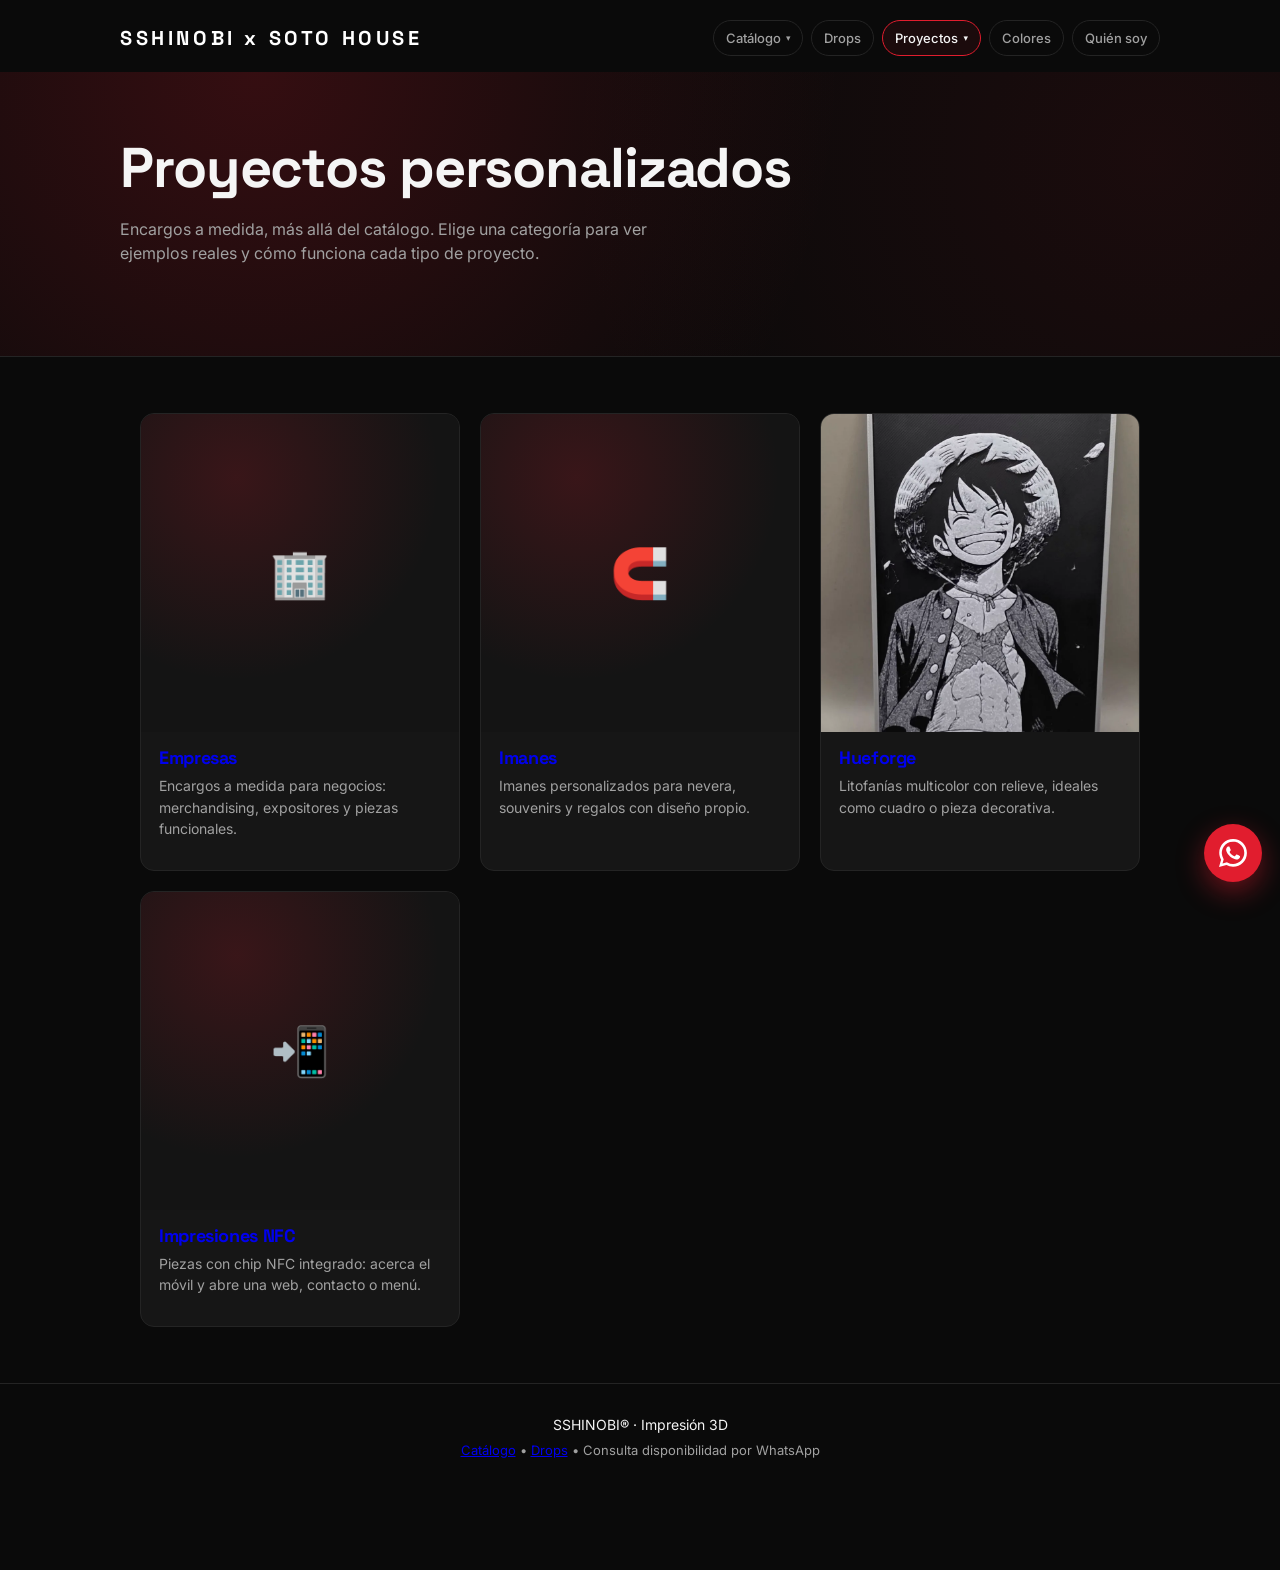
==== proyectos/index.html @ afa40187 "Mayor changes" ====
<!DOCTYPE html>
<html lang="es">
<head>
  <meta charset="UTF-8" />
  <meta name="viewport" content="width=device-width, initial-scale=1, viewport-fit=cover" />
  <meta name="theme-color" content="#0a0a0a" />
  <title>Proyectos personalizados · SSHINOBI</title>
  <meta name="description" content="Encargos personalizados: impresiones NFC, Hueforge, imanes y proyectos para empresas." />

  <link rel="preconnect" href="https://fonts.googleapis.com" />
  <link rel="preconnect" href="https://fonts.gstatic.com" crossorigin />
  <link href="https://fonts.googleapis.com/css2?family=Inter:wght@400;500;600;700&family=Space+Grotesk:wght@500;600;700&display=swap" rel="stylesheet" />

  <link rel="stylesheet" href="../style.css" />
</head>
<body>

  <!-- ============ NAV ============ -->
  <header class="nav">
    <a href="../index.html" class="brand">SSHINOBI x SOTO HOUSE</a>
    <div class="hamburger" id="hamburger">
      <span></span>
      <span></span>
      <span></span>
    </div>
    <nav class="nav-links">
      <div class="nav-dropdown">
        <a href="../catalogo.html" class="nav-link nav-dropdown-toggle">
          Catálogo <span class="nav-caret">▾</span>
        </a>
        <div class="nav-dropdown-menu">
          <a href="../catalogo.html#utilidad" class="nav-dropdown-link">Utilidad y organización</a>
          <a href="../catalogo.html#decoracion" class="nav-dropdown-link">Decoración</a>
          <a href="../catalogo.html#accesorios" class="nav-dropdown-link">Accesorios y personalización</a>
          <a href="../catalogo.html#geek-fandom" class="nav-dropdown-link">Geek & Fandom</a>
          <a href="../catalogo.html#packs" class="nav-dropdown-link">Packs y descuentos</a>
        </div>
      </div>
      <a href="../drops.html" class="nav-link">Drops</a>
      <div class="nav-dropdown">
        <a href="index.html" class="nav-link nav-dropdown-toggle active">
          Proyectos <span class="nav-caret">▾</span>
        </a>
        <div class="nav-dropdown-menu">
          <a href="empresas.html" class="nav-dropdown-link">Empresas</a>
          <a href="imanes.html" class="nav-dropdown-link">Imanes</a>
          <a href="hueforges.html" class="nav-dropdown-link">Hueforge</a>
          <a href="impresiones-nfc.html" class="nav-dropdown-link">Impresiones NFC</a>
        </div>
      </div>
      <a href="../catalogo.html#colores" class="nav-link">Colores</a>
      <a href="../sobremi.html" class="nav-link">Quién soy</a>
    </nav>
    <nav class="nav-links mobile" id="nav-links-mobile">
      <a href="../catalogo.html" class="nav-link">Catálogo</a>
      <a href="../drops.html" class="nav-link">Drops</a>
      <a href="index.html" class="nav-link active">Proyectos</a>
      <a href="empresas.html" class="nav-link">Empresas</a>
      <a href="imanes.html" class="nav-link">Imanes</a>
      <a href="hueforges.html" class="nav-link">Hueforge</a>
      <a href="impresiones-nfc.html" class="nav-link">Impresiones NFC</a>
      <a href="../catalogo.html#colores" class="nav-link">Colores</a>
      <a href="../sobremi.html" class="nav-link">Quién soy</a>
    </nav>
  </header>

  <!-- ============ HERO ============ -->
  <section class="hero hero-page" style="padding-top: 40px;">
    <div class="hero-inner">
      <h1>Proyectos personalizados</h1>
      <p class="lead">
        Encargos a medida, más allá del catálogo. Elige una categoría para ver ejemplos reales y cómo funciona cada tipo de proyecto.
      </p>
    </div>
  </section>

  <!-- ============ CATEGORÍAS DE PROYECTOS ============ -->
  <section class="section">
    <div class="grid">

      <a href="empresas.html" class="card">
        <div class="card-img placeholder" aria-hidden="true">🏢</div>
        <div class="card-body">
          <h4>Empresas</h4>
          <p>Encargos a medida para negocios: merchandising, expositores y piezas funcionales.</p>
        </div>
      </a>

      <a href="imanes.html" class="card">
        <div class="card-img placeholder" aria-hidden="true">🧲</div>
        <div class="card-body">
          <h4>Imanes</h4>
          <p>Imanes personalizados para nevera, souvenirs y regalos con diseño propio.</p>
        </div>
      </a>

      <a href="hueforges.html" class="card">
        <div class="card-img">
          <img src="../images/geek_and_fandom/hueforge_luffy1.webp" alt="Hueforge multicolor de Luffy impreso en 3D" loading="lazy" />
        </div>
        <div class="card-body">
          <h4>Hueforge</h4>
          <p>Litofanías multicolor con relieve, ideales como cuadro o pieza decorativa.</p>
        </div>
      </a>

      <a href="impresiones-nfc.html" class="card">
        <div class="card-img placeholder" aria-hidden="true">📲</div>
        <div class="card-body">
          <h4>Impresiones NFC</h4>
          <p>Piezas con chip NFC integrado: acerca el móvil y abre una web, contacto o menú.</p>
        </div>
      </a>

    </div>
  </section>

  <!-- ============ FOOTER ============ -->
  <footer class="footer">
    <div>SSHINOBI® · Impresión 3D</div>
    <div class="muted"><a href="../catalogo.html">Catálogo</a> • <a href="../drops.html">Drops</a> • Consulta disponibilidad por WhatsApp</div>
  </footer>

  <!-- ============ FAB WHATSAPP ============ -->
  <a class="fab" href="https://wa.me/34636653986" target="_blank" rel="noopener" aria-label="WhatsApp">
    <svg width="28" height="28" viewBox="0 0 24 24" fill="currentColor" aria-hidden="true">
      <path d="M20.52 3.48A11.86 11.86 0 0012.05 0C5.5 0 .2 5.3.2 11.86c0 2.09.55 4.13 1.6 5.93L0 24l6.36-1.66a11.83 11.83 0 005.69 1.45h.01c6.55 0 11.86-5.3 11.86-11.86 0-3.17-1.23-6.15-3.4-8.45zM12.06 21.5h-.01a9.6 9.6 0 01-4.89-1.34l-.35-.21-3.77.99 1-3.67-.23-.38a9.62 9.62 0 1117.85-5.03c0 5.31-4.32 9.64-9.6 9.64zm5.27-7.21c-.29-.14-1.71-.84-1.97-.94-.27-.1-.46-.14-.66.14-.19.29-.76.94-.93 1.13-.17.19-.34.22-.63.07-.29-.14-1.22-.45-2.32-1.43-.86-.77-1.44-1.71-1.61-2-.17-.29-.02-.45.13-.59.13-.13.29-.34.43-.51.14-.17.19-.29.29-.48.1-.19.05-.36-.02-.51-.07-.14-.66-1.59-.9-2.18-.24-.57-.48-.49-.66-.5l-.56-.01c-.19 0-.51.07-.78.36-.27.29-1.02 1-1.02 2.45 0 1.45 1.05 2.85 1.2 3.05.14.19 2.07 3.16 5.02 4.43.7.3 1.25.48 1.68.62.7.22 1.34.19 1.84.12.56-.08 1.71-.7 1.96-1.38.24-.68.24-1.26.17-1.38-.07-.12-.26-.19-.55-.34z"/>
    </svg>
  </a>

  <script src="../script.js" defer></script>
</body>
</html>
---- style.css ----
/* =========================================================
   SSHINOBI · estilos
   Rojo · Negro · Blanco · Mobile-first · Modo oscuro
   ========================================================= */

:root {
  --bg: #0a0a0a;
  --bg-elev: #141414;
  --bg-card: #161616;
  --border: #242424;
  --text: #f5f5f5;
  --muted: #a1a1a1;
  --red: #e11d2e;
  --red-hover: #ff2a3d;
  --orange: #ff9c2a;
  --orange-hover: #ffae3f;
  --white: #ffffff;
  --green: #22c55e;
  --yellow: #f5c518;
  --radius: 14px;
  --shadow: 0 8px 24px rgba(0, 0, 0, 0.45);
  --maxw: 1080px;
}

* { box-sizing: border-box; margin: 0; padding: 0; }
html { scroll-behavior: smooth; }
body {
  font-family: "Inter", system-ui, -apple-system, sans-serif;
  background: var(--bg);
  color: var(--text);
  line-height: 1.55;
  -webkit-font-smoothing: antialiased;
}
img { display: block; max-width: 100%; height: auto; }
button { font: inherit; color: inherit; background: none; border: 0; cursor: pointer; text-align: inherit; }

h1, h2, h3, h4 {
  font-family: "Space Grotesk", "Inter", sans-serif;
  letter-spacing: -0.02em;
  line-height: 1.15;
}
.accent { color: var(--orange); }

/* Responsive Typography */
h1 { font-size: 1.8rem; }
h2 { font-size: 1.4rem; }
h3 { font-size: 1.1rem; }
body { font-size: 0.95rem; }

@media (min-width: 768px) {
  h1 { font-size: 3rem; }
  h2 { font-size: 2rem; }
  h3 { font-size: 1.4rem; }
  body { font-size: 1rem; }
}

/* ---------- BOTONES BASE ---------- */
/* ⚠️ IMPORTANTE: .btn debe estar aquí, fuera de cualquier media query */
.btn {
  display: inline-flex;
  align-items: center;
  justify-content: center;
  gap: 10px;
  font-size: 16px;
  font-weight: 600;
  padding: 14px 22px;
  border-radius: 12px;
  text-decoration: none;
  transition: transform .15s ease, background .2s ease, box-shadow .2s ease, border-color .2s;
  min-height: 50px;
  cursor: pointer;
  border: 1px solid transparent;
}
.btn-primary {
  background: var(--orange);
  color: var(--white);
  box-shadow: 0 6px 20px rgba(255, 156, 42, 0.30);
}
.btn-primary:hover { background: var(--orange-hover); transform: translateY(-1px); }
.btn-drop {
  background: var(--red);
  color: var(--white);
  box-shadow: 0 6px 20px rgba(225, 29, 46, 0.35);
}
.btn-drop:hover { background: var(--red-hover); transform: translateY(-1px); }
.btn-ghost {
  background: transparent;
  color: var(--text);
  border-color: var(--border);
}
.btn-ghost:hover { border-color: var(--red); color: var(--red); }
.btn.big { font-size: 18px; padding: 16px 28px; }

/* ---------- NAV ---------- */
.nav {
  position: relative;
  z-index: 200;
  display: flex;
  flex-direction: column;
  justify-content: flex-start;
  align-items: flex-start;
  padding: 16px 20px 8px;
  max-width: var(--maxw);
  margin: 0 auto;
  gap: 10px;
}
.nav-links {
  display: flex;
  flex-wrap: wrap;
  gap: 8px;
}

/* Hamburger menu for mobile */
.hamburger {
  display: none;
  flex-direction: column;
  justify-content: space-between;
  width: 24px;
  height: 18px;
  cursor: pointer;
  padding: 4px;
  position: relative;
  z-index: 201;
}
.hamburger span {
  display: block;
  height: 2px;
  width: 100%;
  background: var(--text);
  border-radius: 1px;
  transition: all 0.3s ease;
}
.hamburger.open span:nth-child(1) {
  transform: rotate(45deg) translate(5px, 5px);
}
.hamburger.open span:nth-child(2) {
  opacity: 0;
}
.hamburger.open span:nth-child(3) {
  transform: rotate(-45deg) translate(7px, -6px);
}

.nav-links.mobile {
  display: none;
  flex-direction: column;
  position: fixed;
  top: 0;
  left: 0;
  right: 0;
  bottom: 0;
  background: var(--bg);
  padding: 80px 24px 32px;
  gap: 12px;
  z-index: 100;
  overflow-y: auto;
  animation: slideDown 0.25s ease;
}
.nav-links.mobile.open {
  display: flex;
}
.nav-links.mobile .nav-link {
  width: 100%;
  text-align: center;
  min-height: 48px;
  display: flex;
  align-items: center;
  justify-content: center;
}

@media (max-width: 767px) {
  .hamburger {
    display: flex;
  }
  .nav-links:not(.mobile) {
    display: none;
  }
}

@media (min-width: 769px) {
  .nav {
    flex-direction: row;
    justify-content: space-between;
    align-items: center;
    padding-top: 20px;
    padding-bottom: 16px;
  }
  .nav-links {
    justify-content: flex-end;
  }
}

.brand {
  font-family: "Space Grotesk", sans-serif;
  font-weight: 700;
  font-size: 20px;
  letter-spacing: 0.18em;
  color: var(--white);
  text-decoration: none;
}
.nav-link {
  color: var(--muted);
  text-decoration: none;
  font-size: 13px;
  font-weight: 500;
  padding: 7px 12px;
  border: 1px solid var(--border);
  border-radius: 999px;
  transition: all .2s;
}
.nav-link:hover { color: var(--text); border-color: var(--red); }
.nav-link.active {
  color: var(--text);
  border-color: var(--red);
  background: rgba(225, 29, 46, 0.08);
}

/* Dropdown "Proyectos" — solo desktop, el mobile usa enlaces planos */
.nav-dropdown { position: relative; }
.nav-dropdown-toggle {
  display: inline-flex;
  align-items: center;
  gap: 5px;
}
.nav-caret {
  font-size: 9px;
  transition: transform .2s ease;
}
.nav-dropdown:hover .nav-caret { transform: rotate(180deg); }
.nav-dropdown-menu {
  display: none;
  flex-direction: column;
  gap: 2px;
  position: absolute;
  /* top: 100% (sin hueco) para que el ratón no "pierda" el hover
     al bajar del enlace al menú — con gap, esa franja no pertenece
     a ningún elemento y el :hover se cancela a mitad de camino. */
  top: 100%;
  right: 0;
  min-width: 200px;
  background: var(--bg-elev);
  border: 1px solid var(--border);
  border-radius: 12px;
  padding: 12px 8px 8px;
  box-shadow: var(--shadow);
  z-index: 210;
}
.nav-dropdown:hover .nav-dropdown-menu {
  display: flex;
}
.nav-dropdown-link {
  display: block;
  color: var(--muted);
  text-decoration: none;
  font-size: 13px;
  font-weight: 500;
  padding: 9px 12px;
  border-radius: 8px;
  transition: all .2s;
}
.nav-dropdown-link:hover { color: var(--text); background: rgba(225, 29, 46, 0.1); }
.nav-dropdown-link.active { color: var(--text); background: rgba(225, 29, 46, 0.1); }

/* ---------- HERO ---------- */
.hero {
  position: relative;
  background:
    radial-gradient(circle at 20% 0%, rgba(225, 29, 46, 0.20), transparent 55%),
    radial-gradient(circle at 90% 30%, rgba(225, 29, 46, 0.08), transparent 50%),
    var(--bg);
  border-bottom: 1px solid var(--border);
}
.hero-inner {
  max-width: var(--maxw);
  margin: 0 auto;
  padding: 32px 20px 64px;
  animation: fadeUp .8s ease both;
}

.hero-placeholder {
  display: flex;
  flex-direction: column;
  align-items: center;
  gap: 16px;
  padding: 40px 20px;
  background: var(--bg-elev);
  border-radius: var(--radius);
  margin: 0 20px 32px;
}
.hero-icon {
  font-size: 64px;
}
.hero-placeholder p {
  color: var(--muted);
  font-size: 14px;
}

.hero-visual {
  overflow: hidden;
  border-radius: 16px;
  height: 580px;
  /*width: calc(100% - 40px);
  margin: 0 20px 40px;*/
  
}

.hero-img {
  width: 100%;
  height: 100%;
  object-fit: contain;
  border-radius: 16px;
  transform-origin: center center;
  /*scale: 1;*/
}

/* Contenedor compartido de texto+imagen del hero del index, con el
   mismo max-width/padding lateral que el resto de secciones — sin él,
   hero-inner (con max-width propio) y hero-visual (sin tope) no crecen
   igual en pantallas anchas y la imagen queda pegada al borde. */
.hero-row {
  max-width: var(--maxw);
  margin: 0 auto;
}

.badge {
  display: inline-block;
  font-size: 12px;
  font-weight: 600;
  letter-spacing: 0.12em;
  text-transform: uppercase;
  color: var(--green);
  background: rgba(46, 225, 139, 0.10);
  border: 1px solid rgba(46, 225, 139, 0.35);
  padding: 6px 12px;
  border-radius: 999px;
  margin-bottom: 20px;
}
.hero h1 {
  font-size: 1.8rem;
  font-weight: 700;
  margin-bottom: 16px;
}
.lead {
  color: var(--muted);
  font-size: 0.95rem;
  margin-bottom: 26px;
  max-width: 580px;
}
.cta-row {
  display: flex;
  flex-direction: column;
  gap: 12px;
  align-items: stretch;
}
.cta-row .btn:first-child {
  order: 1;
  border: 1px solid rgba(220, 38, 38, 0.4);
}
.cta-row .btn:last-child {
  order: 2;
  background: var(--red);
  color: var(--white);
  border-color: var(--red);
  font-size: 14px;
  padding: 12px 20px;
  min-height: 44px;
  transition: background .2s ease, border-color .2s ease;
}
.cta-row .btn:last-child:hover {
  background: var(--red-hover);
  border-color: var(--red-hover);
}

.mini {
  list-style: none;
  display: flex;
  flex-direction: column;
  gap: 8px;
  margin-top: 28px;
}
.mini li {
  font-size: 13px;
  color: var(--muted);
  background: var(--bg-elev);
  border: 1px solid var(--border);
  padding: 8px 12px;
  border-radius: 10px;
}

/* Móvil: botones hero ancho completo */
@media (max-width: 767px) {
  .cta-row .btn {
    width: 100%;
    justify-content: center;
  }
}

/* PC Hero */
@media (min-width: 768px) {
  .hero {
    display: flex;
    align-items: center;
    min-height: 80vh;
  }
  .hero-inner {
    flex: 1;
    padding: 64px 40px 64px 20px;
  }
  .hero-visual {
    flex: 1;
    height: 500px;
    width: auto;
    margin: 40px 20px 40px 0;
    padding: 0;
  }
  /* El index mete hero-inner + hero-visual dentro de .hero-row: aquí
     es donde realmente viven el ancho máximo y el padding lateral,
     así que dentro de ese wrapper anulamos el propio de cada columna. */
  .hero-row {
    display: flex;
    align-items: center;
    width: 100%;
    gap: 40px;
    padding: 0 20px;
  }
  .hero-row .hero-inner {
    max-width: none;
    margin: 0;
    padding: 64px 0;
  }
  .hero-row .hero-visual {
    margin: 40px 0;
  }
  .hero-placeholder {
    margin: 0;
    padding: 60px 40px;
  }
  .hero h1 {
    font-size: 3.5rem;
  }
  .lead {
    font-size: 1rem;
  }
  .cta-row {
    flex-direction: row;
    gap: 10px;
    align-items: flex-start;
  }
  .cta-row .btn:first-child {
    order: 1;
  }
  .cta-row .btn:last-child {
    order: 2;
    background: var(--red);
    color: var(--white);
    border-color: var(--red);
    font-size: 16px;
    padding: 14px 22px;
    min-height: 50px;
  }
  .cta-row .btn:last-child:hover {
    background: var(--red-hover);
  }
  .mini {
    flex-direction: row;
    gap: 10px;
  }
}

/* ---------- SECTIONS ---------- */
.section {
  max-width: var(--maxw);
  margin: 0 auto;
  padding: 56px 16px;
}
.section-head { margin-bottom: 24px; }
.section-head h2 { font-size: clamp(26px, 6vw, 38px); }
.section-head p { color: var(--muted); margin-top: 6px; }

@media (min-width: 768px) {
  .section {
    padding: 56px 20px;
  }
}

.cat {
  display: flex;
  align-items: center;
  gap: 0.8em;
  max-width: var(--maxw);
  margin: 36px auto 16px;
  padding: 0 20px 0 2.5rem;
  font-size: 13px;
  font-weight: 600;
  letter-spacing: 0.18em;
  text-transform: uppercase;
  color: var(--muted);
  position: relative;
}
.cat::before {
  content: "";
  position: absolute;
  left: 16px; top: 2px; bottom: 2px;
  width: 2px;
  background: var(--red);
  border-radius: 2px;
}
.cat::after {
  content: "";
  flex: 1;
  height: 2px;
  background: var(--red);
  border-radius: 2px;
}

@media (min-width: 768px) {
  .cat {
    padding: 0 20px 0 24px;
  }
  .cat::before {
    left: 20px;
  }
}

/* ---------- COLORES DISPONIBLES ---------- */
.colors {
  display: grid;
  grid-template-columns: repeat(2, 1fr);
  gap: 12px;
}
.color {
  display: flex;
  align-items: center;
  gap: 12px;
  background: var(--bg-card);
  border: 1px solid var(--border);
  border-radius: 12px;
  padding: 12px;
  transition: border-color .2s, transform .2s;
}
.color:hover { border-color: rgba(225, 29, 46, 0.5); transform: translateY(-2px); }
.swatch {
  width: 38px;
  height: 38px;
  border-radius: 50%;
  background: var(--c, #fff);
  border: 2px solid rgba(255,255,255,0.08);
  flex-shrink: 0;
  box-shadow: inset 0 0 0 2px rgba(0,0,0,0.25);
}
.color-info { display: flex; flex-direction: column; gap: 4px; }
.color-info strong { font-size: 14px; }
.status {
  font-size: 11px;
  font-weight: 600;
  padding: 2px 8px;
  border-radius: 999px;
  width: fit-content;
  letter-spacing: 0.04em;
}
.status-ok  { background: rgba(34,197,94,0.12);  color: var(--green); border: 1px solid rgba(34,197,94,0.35); }
.status-low { background: rgba(245,197,24,0.12); color: var(--yellow); border: 1px solid rgba(245,197,24,0.35); }
.status-out { background: rgba(225,29,46,0.12);  color: var(--red); border: 1px solid rgba(225,29,46,0.35); text-decoration: line-through; }
.status-coming  { background: rgba(249,115,22,0.12);  color: #f97316;       border: 1px solid rgba(249,115,22,0.35); }

/* ---------- FRANJA MULTICOLOR ---------- */
.multicolor {
  background: linear-gradient(135deg, rgba(225,29,46,0.14), transparent 70%), var(--bg-elev);
  border-top: 1px solid var(--border);
  border-bottom: 1px solid var(--border);
}
.multicolor-inner {
  max-width: var(--maxw);
  margin: 0 auto;
  padding: 22px 20px;
  display: flex;
  align-items: center;
  gap: 16px;
}
.multicolor-icon {
  font-size: 32px;
  width: 52px; height: 52px;
  display: flex; align-items: center; justify-content: center;
  background: rgba(225,29,46,0.12);
  border: 1px solid rgba(225,29,46,0.35);
  border-radius: 12px;
  flex-shrink: 0;
}
.multicolor h3 { font-size: 17px; margin-bottom: 4px; }
.multicolor p { color: var(--muted); font-size: 14px; }

/* ---------- CARDS ---------- */
.grid {
  display: grid;
  grid-template-columns: 1fr;
  gap: 16px;
  max-width: var(--maxw);
  margin: 0 auto;
  padding: 0 16px;
}
.card {
  display: block;
  background: var(--bg-card);
  border: 1px solid var(--border);
  border-radius: var(--radius);
  overflow: hidden;
  text-decoration: none;
  transition: transform .2s ease, border-color .2s ease, box-shadow .2s ease;
}
.card:hover {
  transform: translateY(-2px);
  border-color: rgba(225, 29, 46, 0.5);
  box-shadow: var(--shadow);
}
.card-toggle {
  display: block;
  width: 100%;
  padding: 0;
}
.card-img {
  width: 100%;
  aspect-ratio: 1 / 1;
  overflow: hidden;
  background: #000;
}
.card-img img {
  width: 100%;
  height: 100%;
  object-fit: cover;
  transition: transform .5s ease;
}
.card:hover .card-img img { transform: scale(1.06); }

/* Placeholder visual para categorías sin foto real todavía */
.card-img.placeholder {
  display: flex;
  align-items: center;
  justify-content: center;
  font-size: 48px;
  background: radial-gradient(circle at 30% 20%, rgba(225, 29, 46, 0.18), transparent 60%), var(--bg-elev);
  transition: transform .5s ease;
}
.card:hover .card-img.placeholder { transform: scale(1.04); }

.card-body {
  padding: 16px;
}
.card h4 {
  font-size: 18px;
  margin-bottom: 6px;
}
.card p {
  color: var(--muted);
  font-size: 14px;
  margin-bottom: 12px;
}
.meta {
  display: flex;
  flex-direction: column;
  gap: 12px;
  font-size: 13px;
  color: var(--muted);
  border-top: 1px solid var(--border);
  padding-top: 12px;
}
.meta .btn {
  width: 100%;
  text-align: center;
}

/* PC Meta */
@media (min-width: 768px) {
  .meta {
    flex-direction: row;
    justify-content: space-between;
    align-items: center;
    gap: 0;
  }
  .meta .btn {
    width: auto;
  }
}
.price {
  color: var(--white);
  font-weight: 700;
  font-size: 15px;
}
.more-hint {
  display: block;
  margin-top: 10px;
  font-size: 12px;
  color: var(--red);
  font-weight: 600;
  letter-spacing: 0.04em;
  transition: transform .2s;
}

/* PC Grid */
@media (min-width: 768px) {
  .grid {
    grid-template-columns: repeat(auto-fill, minmax(300px, 1fr));
    gap: 20px;
    padding: 0 20px;
  }
  .card-body {
    padding: 16px 18px 18px;
  }
}

/* Desplegable */
.card-extra {
  border-top: 1px solid var(--border);
  padding: 14px 18px 18px;
  background: rgba(255,255,255,0.02);
  animation: slideDown .25s ease both;
}
.card-extra ul { list-style: none; display: grid; gap: 8px; }
.card-extra li {
  font-size: 14px;
  color: var(--muted);
  padding-left: 14px;
  position: relative;
}
.card-extra li::before {
  content: "›";
  color: var(--red);
  position: absolute;
  left: 0; top: 0;
  font-weight: 700;
}
.card-extra strong { color: var(--text); font-weight: 600; }

/* ---------- PACKS ---------- */
.card-pack {
  position: relative;
}
.badge-pack {
  position: absolute;
  top: 12px;
  left: 12px;
  background: var(--yellow);
  color: #000;
  padding: 4px 8px;
  border-radius: 12px;
  font-size: 12px;
  font-weight: 600;
  z-index: 1;
}
.price-discount {
  color: var(--green);
  font-weight: 700;
  font-size: 16px;
}
.price-discount s {
  color: var(--muted);
  font-weight: 400;
  margin-right: 4px;
}

/* ---------- CUSTOM ---------- */
.custom {
  background: linear-gradient(135deg, rgba(225, 29, 46, 0.12), transparent 70%), var(--bg-elev);
  border-top: 1px solid var(--border);
  border-bottom: 1px solid var(--border);
  margin-top: 20px;
  max-width: none;
}
.custom-inner { max-width: 720px; margin: 0 auto; }
.custom h2 { font-size: clamp(26px, 6vw, 36px); margin: 12px 0; }
.custom p { color: var(--muted); margin-bottom: 22px; font-size: 16px; }

/* ---------- ABOUT ---------- */
.about-grid {
  display: grid;
  grid-template-columns: 1fr;
  gap: 20px;
}
.about-media {
  border-radius: var(--radius);
  overflow: hidden;
  border: 1px solid var(--border);
  background: #000;
  display: flex;
  align-items: center;
  justify-content: center;
}
.about-media video {
  display: block;
  width: auto;
  height: 520px;
  max-width: 100%;
  object-fit: cover;
}
.about-text p { color: var(--muted); margin-bottom: 12px; font-size: 15px; text-align: justify; }
.link-inline {
  display: inline-block;
  margin-top: 6px;
  color: var(--red);
  text-decoration: none;
  font-weight: 600;
  border-bottom: 1px solid transparent;
  transition: border-color .2s;
}
.link-inline:hover { border-color: var(--red); }

/* ---------- DROPS ---------- */
.drops {
  background: linear-gradient(135deg, rgba(225,29,46,0.08), transparent 60%), var(--bg-elev);
  border-top: 1px solid var(--border);
  border-bottom: 1px solid var(--border);
  padding: 56px 20px;
}
.drops .section-head { margin-bottom: 40px; }

.drops-main-row {
  display: grid;
  grid-template-columns: 1fr;
  gap: 20px;
  margin-bottom: 32px;
}
@media (min-width: 768px) {
  .drops-main-row { grid-template-columns: repeat(3, 1fr); }
}

.drops-card {
  background: var(--bg-card);
  border: 1px solid var(--border);
  border-radius: var(--radius);
  padding: 24px;
  text-align: center;
  position: relative;
  transition: transform .2s ease, border-color .2s ease, box-shadow .2s ease, opacity .2s ease;
}
.drops-side { opacity: 0.65; transform: scale(0.95); }
.drops-side:hover { opacity: 0.8; transform: scale(0.98); border-color: var(--border); }
.drops-featured {
  background: linear-gradient(135deg, rgba(225,29,46,0.16), rgba(225,29,46,0.04)), var(--bg-card);
  border: 2px solid rgba(225, 29, 46, 0.6);
  box-shadow: 0 0 24px rgba(225, 29, 46, 0.15);
  padding: 32px 24px;
}
.drops-featured:hover {
  transform: translateY(-4px);
  border-color: rgba(225, 29, 46, 0.8);
  box-shadow: 0 8px 32px rgba(225, 29, 46, 0.25);
}
.drops-featured .btn { margin-top: 12px; }
.drops-icon { font-size: 48px; margin-bottom: 14px; display: block; }
.drops-featured .drops-icon { font-size: 56px; margin-bottom: 16px; }
.drops-card h3 { font-size: 18px; margin-bottom: 8px; color: var(--white); font-weight: 600; }
.drops-featured h3 { font-size: 22px; margin-bottom: 12px; }
.drops-card p { color: var(--muted); font-size: 14px; margin-bottom: 16px; line-height: 1.5; }
.drops-featured p { font-size: 15px; margin-bottom: 20px; }

/* Badges */
.badge-drop {
  display: inline-block;
  font-size: 11px;
  font-weight: 700;
  letter-spacing: 0.06em;
  text-transform: uppercase;
  padding: 6px 12px;
  border-radius: 999px;
  background: rgba(225,29,46,0.12);
  color: var(--red);
  border: 1px solid rgba(225, 29, 46, 0.35);
}
.badge-active {
  position: absolute;
  top: 14px;
  right: 14px;
  background: rgba(225, 29, 46, 0.2);
  border-color: rgba(225, 29, 46, 0.6);
  color: var(--red);
  animation: pulse-badge 2s ease-in-out infinite;
}
@keyframes pulse-badge {
  0%, 100% { opacity: 1; }
  50% { opacity: 0.7; }
}
.badge-drop-secondary {
  display: inline-block;
  font-size: 11px;
  font-weight: 600;
  letter-spacing: 0.04em;
  padding: 4px 10px;
  border-radius: 8px;
  background: rgba(161,161,161,0.1);
  color: var(--muted);
  border: 1px solid rgba(161, 161, 161, 0.2);
}

.drops-types {
  display: grid;
  grid-template-columns: 1fr;
  gap: 20px;
  max-width: var(--maxw);
  margin: 0 auto 32px;
  padding: 0 20px;
}
@media (min-width: 640px) {
  .drops-types { grid-template-columns: repeat(2, 1fr); }
}
.drops-type:hover { transform: translateY(-3px); border-color: rgba(225, 29, 46, 0.4); }
.drops-type .btn { margin-top: 8px; }

.drops-footer {
  max-width: var(--maxw);
  margin: 0 auto;
  padding: 0 20px;
  text-align: center;
  font-size: 14px;
  color: var(--muted);
}
.drops-footer .link-inline { display: inline-block; font-weight: 600; color: var(--red); }

@media (max-width: 767px) {
  .drops { padding: 40px 20px; }
  .drops .section-head { margin-bottom: 28px; }
  .drops-card { padding: 20px; }
  .drops-featured { padding: 24px 20px; }
  .drops-main-row { gap: 16px; margin-bottom: 24px; }
}

/* ---------- LANDING OPTIONS ---------- */
.landing-options {
  max-width: var(--maxw);
  margin: 80px auto 40px;
  padding: 0 20px;
}
.landing-options .section-head { text-align: left; margin-bottom: 36px; }
.landing-options h2 { font-size: clamp(28px, 6vw, 38px); margin-bottom: 8px; }
.landing-options .subtitle { color: var(--muted); font-size: 16px; }

.options-grid {
  display: grid;
  grid-template-columns: 1fr;
  gap: 24px;
  margin-bottom: 40px;
}
@media (min-width: 900px) {
  .options-grid { grid-template-columns: 1.35fr .85fr; }
}

.option-card {
  background: rgba(20, 20, 20, 0.6);
  border: 1px solid var(--border);
  border-radius: 12px;
  padding: 28px 20px;
  text-align: center;
  transition: all 0.3s ease;
  position: relative;
}
.option-card:hover {
  border-color: rgba(225, 29, 46, 0.2);
  transform: translateY(-3px);
  box-shadow: 0 8px 18px rgba(0, 0, 0, 0.18);
}
.option-card h3 { font-size: 18px; margin: 12px 0 12px; font-weight: 700; }
.option-card p { color: var(--muted); font-size: 14px; margin-bottom: 16px; line-height: 1.5; }
.option-card .btn { margin-top: 16px; }
.option-icon { font-size: 48px; display: inline-block; margin-bottom: 8px; }
.option-features { list-style: none; padding: 0; margin: 16px 0 20px; font-size: 13px; color: var(--muted); }
.option-features li { margin: 6px 0; line-height: 1.4; }

.option-main {
  background: linear-gradient(135deg, rgba(255, 156, 42, 0.18), rgba(255, 156, 42, 0.06)), rgba(255, 156, 42, 0.06);
  border: 2px solid rgba(255, 156, 42, 0.28);
  box-shadow: 0 16px 44px rgba(255, 156, 42, 0.18);
  transform: scale(1.02);
}
.option-main:hover {
  border-color: rgba(255, 156, 42, 0.42);
  box-shadow: 0 18px 48px rgba(255, 156, 42, 0.22);
  transform: scale(1.02) translateY(-3px);
}
.option-main .option-icon { color: var(--orange); }
.option-main h3 { font-size: 20px; }
.option-secondary {
  background: rgba(225, 29, 46, 0.08);
  border: 1px solid rgba(225, 29, 46, 0.18);
}
.option-secondary:hover { border-color: rgba(225, 29, 46, 0.28); }
.option-secondary .option-icon { color: var(--red); }
.option-secondary .badge-drop { position: absolute; top: 14px; right: 14px; }

@media (max-width: 639px) {
  .landing-options { margin: 60px auto; }
  .option-card { padding: 24px 16px; }
}

/* Colors Preview Section */
.colors-preview { max-width: var(--maxw); margin: 60px auto; padding: 0 20px; }

/* ---------- DROPS PASADOS ---------- */
.past-drops { padding: 40px 20px; border-bottom: 1px solid var(--border); }
.past-drops .section-head { margin-bottom: 24px; }
.past-drops h2 { font-size: 20px; margin-bottom: 4px; }
.past-drops p { font-size: 14px; color: var(--muted); }
.past-drops-row {
  display: flex;
  gap: 12px;
  overflow-x: auto;
  padding-bottom: 8px;
  scrollbar-width: none;
  -ms-overflow-style: none;
}
.past-drops-row::-webkit-scrollbar { display: none; }
.past-drop-card {
  flex-shrink: 0;
  background: var(--bg-card);
  border: 1px solid var(--border);
  border-radius: 12px;
  padding: 16px 20px;
  min-width: 160px;
  text-align: center;
  transition: border-color .2s;
}
.past-drop-card:hover { border-color: rgba(225, 29, 46, 0.3); }
.past-drop-card .badge-drop-secondary { display: block; margin-bottom: 8px; font-size: 10px; }
.past-drop-card h4 { font-size: 14px; margin-bottom: 4px; font-weight: 600; }
.past-drop-card p { font-size: 12px; color: var(--muted); }

/* ---------- DROP ACTUAL ---------- */
.current-drop { padding: 56px 20px; }
.current-drop .section-head { text-align: center; margin-bottom: 48px; }
.current-drop h2 { font-size: 32px; margin-bottom: 12px; }
.current-drop p { color: var(--muted); font-size: 16px; max-width: 600px; margin: 0 auto; }

/* ---------- PRÓXIMO DROP ---------- */
.upcoming-drop {
  background: linear-gradient(135deg, rgba(225, 29, 46, 0.08), transparent 70%), var(--bg-elev);
  border-top: 1px solid var(--border);
  border-bottom: 1px solid var(--border);
  padding: 56px 20px;
}
.upcoming-drop .section-head { text-align: center; margin-bottom: 32px; }
.upcoming-drop h2 { font-size: 28px; margin-bottom: 12px; }
.upcoming-drop p { color: var(--muted); font-size: 16px; max-width: 500px; margin: 0 auto; }
.upcoming-drop .badge-drop-secondary { display: block; margin-bottom: 12px; text-align: center; }
.upcoming-drop-content { text-align: center; max-width: 400px; margin: 0 auto; }
.upcoming-drop-content p { margin-bottom: 24px; color: var(--muted); }

.color-circle {
  width: 48px;
  height: 48px;
  border-radius: 50%;
  border: 2px solid var(--border);
  cursor: pointer;
  transition: all 0.2s ease;
  display: flex;
  align-items: center;
  justify-content: center;
  font-size: 24px;
}
.color-circle:hover { border-color: var(--red); transform: scale(1.15); box-shadow: 0 0 16px rgba(225, 29, 46, 0.3); }
.color-circle a { display: flex; align-items: center; justify-content: center; width: 100%; height: 100%; text-decoration: none; color: inherit; }

/* ---------- CONTACT ---------- */
.contact { text-align: center; }
.contact h2 { font-size: clamp(26px, 6vw, 36px); margin-bottom: 8px; }
.contact p { color: var(--muted); margin-bottom: 24px; }

/* ---------- FOOTER ---------- */
.footer {
  text-align: center;
  padding: 30px 20px 110px;
  border-top: 1px solid var(--border);
  font-size: 14px;
}
.footer .muted { color: var(--muted); margin-top: 4px; font-size: 13px; }

/* ---------- FAB WhatsApp ---------- */
.fab {
  position: fixed;
  right: 18px;
  bottom: 18px;
  width: 58px;
  height: 58px;
  border-radius: 50%;
  background: var(--red);
  color: var(--white);
  display: flex;
  align-items: center;
  justify-content: center;
  text-decoration: none;
  box-shadow: 0 10px 28px rgba(225, 29, 46, 0.45);
  z-index: 50;
  transition: transform .2s, background .2s;
  animation: pop .5s ease both .4s;
}
.fab:hover { background: var(--red-hover); transform: scale(1.06); }

/* ---------- ANIMACIONES ---------- */
@keyframes fadeUp {
  from { opacity: 0; transform: translateY(14px); }
  to   { opacity: 1; transform: translateY(0); }
}
@keyframes pop {
  from { opacity: 0; transform: scale(.6); }
  to   { opacity: 1; transform: scale(1); }
}
@keyframes slideDown {
  from { opacity: 0; transform: translateY(-6px); }
  to   { opacity: 1; transform: translateY(0); }
}

/* ---------- DESKTOP ---------- */
@media (min-width: 600px) {
  .colors { grid-template-columns: repeat(3, 1fr); }
  .grid { grid-template-columns: repeat(2, 1fr); gap: 20px; }
}
@media (min-width: 900px) {
  .colors { grid-template-columns: repeat(6, 1fr); }
  .grid { grid-template-columns: repeat(3, 1fr); }
  .hero-inner { padding: 60px 20px 90px; }
  .hero-row .hero-inner { padding: 60px 0 90px; }
  .about-grid { grid-template-columns: 1fr 1fr; align-items: center; gap: 40px; }
}

@media (prefers-reduced-motion: reduce) {
  *, *::before, *::after { animation: none !important; transition: none !important; }
  html { scroll-behavior: auto; }
}

/* ---------- FILAMENTOS ---------- */
.filament-guide { padding-top: 28px; }
.filament-head { display: flex; flex-direction: column; gap: 14px; }
.filament-toggle {
  width: fit-content;
  padding: 10px 14px;
  border: 1px solid var(--border);
  border-radius: 12px;
  background: var(--bg-card);
  color: var(--text);
  font-weight: 600;
  transition: border-color .2s ease, transform .2s ease, color .2s ease;
}
.filament-toggle:hover { border-color: rgba(225, 29, 46, 0.5); color: var(--red); transform: translateY(-1px); }
.filament-grid { display: grid; grid-template-columns: 1fr; gap: 16px; margin-top: 18px; }
.filament-grid[hidden] { display: none !important; }
.filament-card {
  background: var(--bg-card);
  border: 1px solid var(--border);
  border-radius: var(--radius);
  padding: 18px;
  transition: transform .2s ease, border-color .2s ease, box-shadow .2s ease;
}
.filament-card:hover { transform: translateY(-2px); border-color: rgba(225, 29, 46, 0.5); box-shadow: var(--shadow); }
.filament-card h3 { margin-bottom: 10px; font-size: 20px; }
.filament-card p { color: var(--muted); margin-bottom: 12px; font-size: 14px; }
.filament-card ul { list-style: none; display: grid; gap: 8px; }
.filament-card li { color: var(--muted); font-size: 14px; padding-left: 14px; position: relative; }
.filament-card li::before { content: "•"; color: var(--red); position: absolute; left: 0; top: 0; }

/* ------------------ Touch interaction improvements ------------------ */
/* Ensure scrollable containers allow vertical panning and images don't block it */
html, body, .nav-links.mobile, .past-drops-row, .grid, .card, .card-img, .slider {
  -ms-touch-action: pan-y;
  touch-action: pan-y;
}

/* Allow images to participate in vertical scrolling; disable unwanted image drag/callout */
img {
  -ms-touch-action: pan-y;
  touch-action: pan-y;
  -webkit-touch-callout: none;
  -webkit-user-drag: none;
}

/* Decorative images that should not capture pointer events can use .no-pointer */
img.no-pointer { pointer-events: none; }

/* Preserve interactivity for linked or explicitly interactive images */
a img,
img.interactive { pointer-events: auto; }

/* Slider images have their own pointer rules already; keep them intact */
/* -------------------------------------------------------------------- */

@media (min-width: 700px) {
  .filament-grid { grid-template-columns: repeat(2, 1fr); }
  .filament-head { flex-direction: row; justify-content: space-between; align-items: end; }
}

/* ---------- SLIDER EN CARD ---------- */
.slider { position: relative; }
.slider-image {
  position: absolute;
  inset: 0;
  width: 100%;
  height: 100%;
  object-fit: cover;
  opacity: 0;
  pointer-events: none;
  transition: opacity 0.25s ease;
}

video.slider-image {
  object-fit: cover;
}

.slider-image.active { opacity: 1; pointer-events: auto; }
.slider-arrow {
  position: absolute;
  top: 50%;
  transform: translateY(-50%);
  z-index: 3;
  width: 38px;
  height: 38px;
  border-radius: 999px;
  background: rgba(0, 0, 0, 0.55);
  color: #fff;
  display: flex;
  align-items: center;
  justify-content: center;
  font-size: 24px;
  line-height: 1;
  border: 1px solid rgba(255,255,255,0.14);
  cursor: pointer;
  transition: background .2s ease, transform .2s ease;
}
.slider-arrow:hover { background: rgba(225, 29, 46, 0.85); }
.slider-arrow.left { left: 10px; }
.slider-arrow.right { right: 10px; }

/* ---------- UTILITY CLASSES ---------- */
.hide-mobile { display: none; }
@media (min-width: 768px) {
  .hide-mobile { display: block; }
}
.hero-page {
  min-height: auto !important;
}
@media (min-width: 768px) {
  .hero-page {
    min-height: auto !important;
    padding: 64px 0 !important;
  }
  /* Anula el padding vertical de .hero-inner (pensado para el hero
     de dos columnas del index) — aquí el propio .hero-page ya pone
     el espacio vertical, así que el interior solo necesita el lateral. */
  .hero-page .hero-inner {
    padding: 0 20px;
  }
}

/* ============ RESEÑAS ============ */
.reviews { padding: 4rem 0; overflow: hidden; }
.reviews .section-head { text-align: center; margin-bottom: 2.5rem; padding: 0 1rem; }

.reviews-track-wrap {
  overflow: hidden;
  -webkit-mask-image: linear-gradient(to right, transparent, black 8%, black 92%, transparent);
  mask-image: linear-gradient(to right, transparent, black 8%, black 92%, transparent);
}
.reviews-track {
  display: flex;
  gap: 1.25rem;
  width: max-content;
  animation: reviews-scroll 35s linear infinite;
}
@keyframes reviews-scroll {
  from { transform: translateX(0); }
  to   { transform: translateX(-50%); }
}

.review-card {
  position: relative;
  background: var(--bg-elev, #141414);
  border: 1px solid var(--border, #242424);
  border-radius: var(--radius, 14px);
  padding: 1.5rem 1.75rem;
  width: 280px;
  flex-shrink: 0;
}
.review-stars {
  color: var(--yellow, #f5c518);
  font-size: 1.05rem;
  letter-spacing: 2px;
  margin-bottom: 0.65rem;
}
.review-text {
  color: #c8c8c8;
  font-size: 0.875rem;
  line-height: 1.6;
  margin-bottom: 1rem;
}
.review-author strong { display: block; color: var(--text, #f5f5f5); font-size: 0.9rem; }
.review-author span   { color: var(--muted, #a1a1a1); font-size: 0.78rem; }

/* Foto opcional del cliente — esquina inferior derecha */
.review-photo {
  position: absolute;
  bottom: 1.25rem;
  right: 1.25rem;
  width: 48px;
  height: 48px;
  border-radius: 50%;
  object-fit: cover;
  border: 2px solid var(--border, #242424);
}
.review-card:has(.review-photo) { padding-right: 4.75rem; }
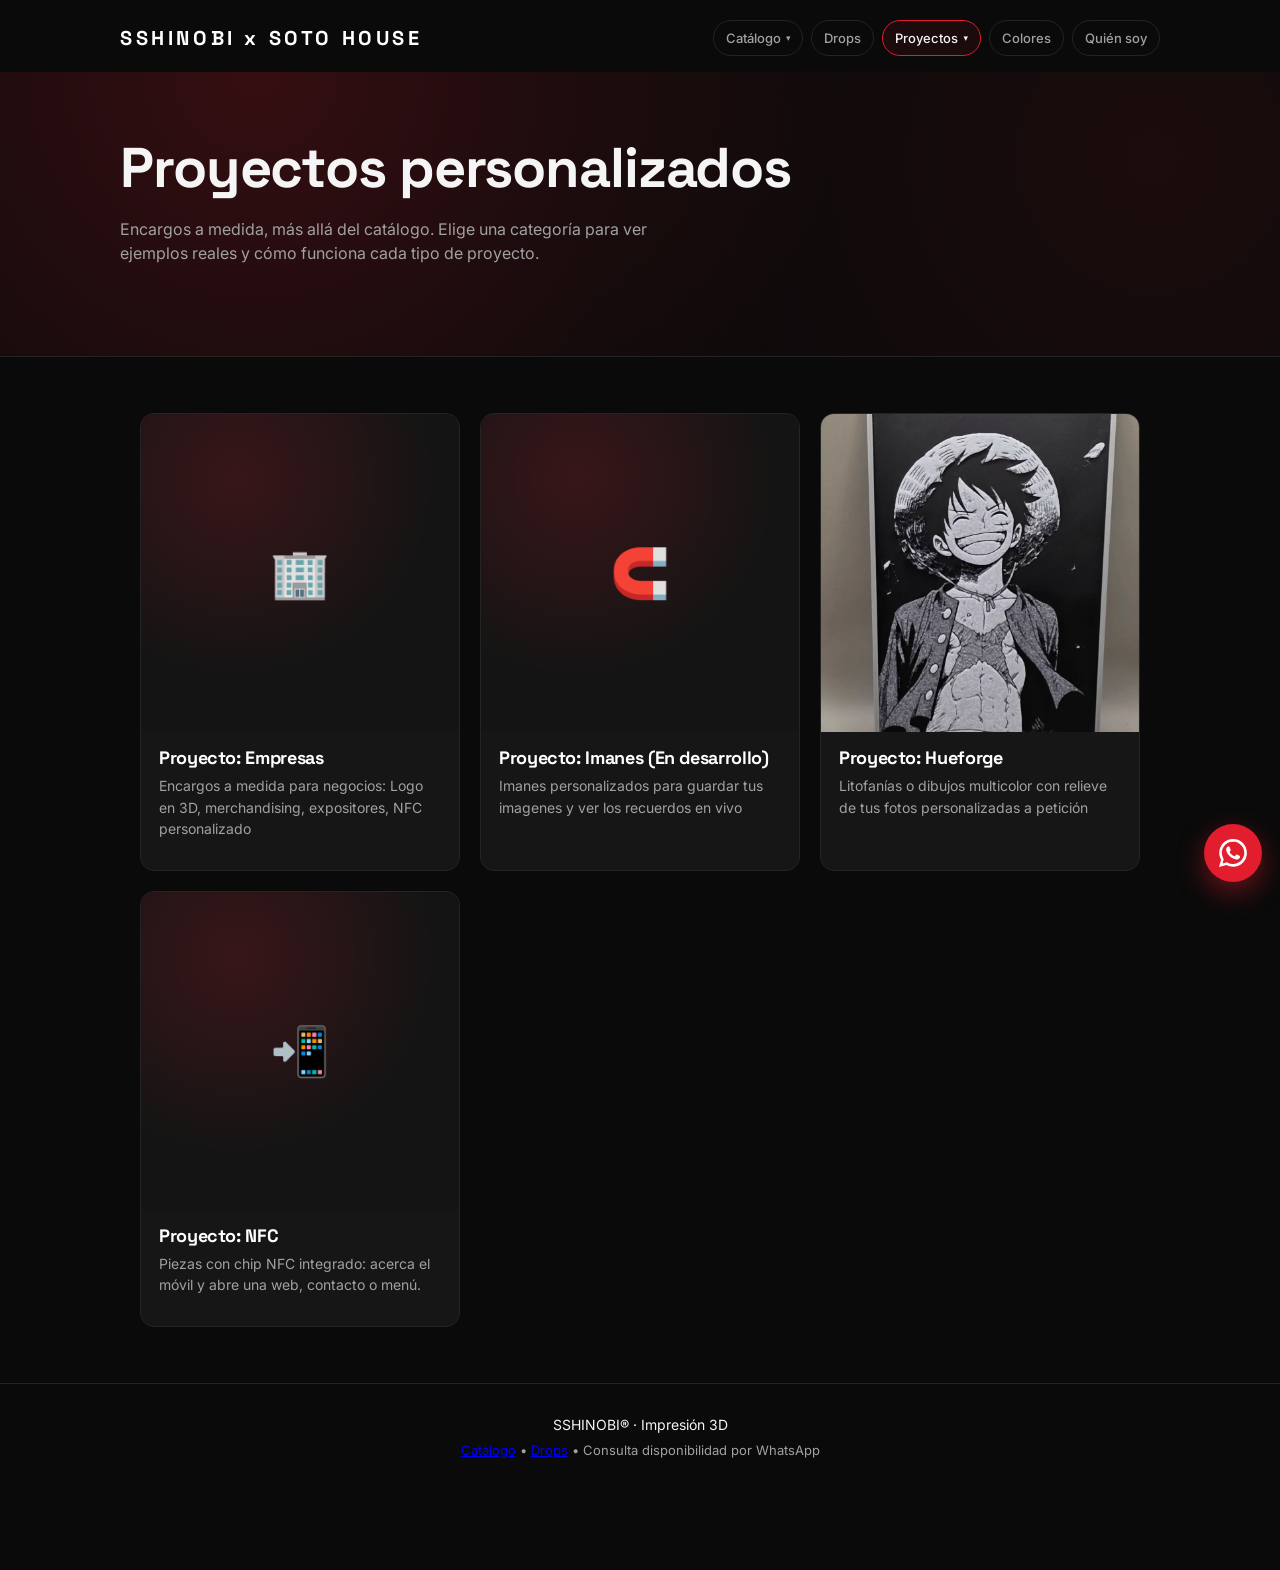
==== commit 578cd6d3: "Minor changes al apartado de proyectos, mejorando el contenido (Faltan ejemplos)" ====
--- a/proyectos/index.html
+++ b/proyectos/index.html
@@ -81,16 +81,16 @@
       <a href="empresas.html" class="card">
         <div class="card-img placeholder" aria-hidden="true">🏢</div>
         <div class="card-body">
-          <h4>Empresas</h4>
-          <p>Encargos a medida para negocios: merchandising, expositores y piezas funcionales.</p>
+          <h4>Proyecto: Empresas</h4>
+          <p>Encargos a medida para negocios: Logo en 3D, merchandising, expositores, NFC personalizado</p>
         </div>
       </a>
 
       <a href="imanes.html" class="card">
         <div class="card-img placeholder" aria-hidden="true">🧲</div>
         <div class="card-body">
-          <h4>Imanes</h4>
-          <p>Imanes personalizados para nevera, souvenirs y regalos con diseño propio.</p>
+          <h4>Proyecto: Imanes (En desarrollo)</h4>
+          <p>Imanes personalizados para guardar tus imagenes y ver los recuerdos en vivo</p>
         </div>
       </a>
 
@@ -99,15 +99,15 @@
           <img src="../images/geek_and_fandom/hueforge_luffy1.webp" alt="Hueforge multicolor de Luffy impreso en 3D" loading="lazy" />
         </div>
         <div class="card-body">
-          <h4>Hueforge</h4>
-          <p>Litofanías multicolor con relieve, ideales como cuadro o pieza decorativa.</p>
+          <h4>Proyecto: Hueforge</h4>
+          <p>Litofanías o dibujos multicolor con relieve de tus fotos personalizadas a petición</p>
         </div>
       </a>
 
       <a href="impresiones-nfc.html" class="card">
         <div class="card-img placeholder" aria-hidden="true">📲</div>
         <div class="card-body">
-          <h4>Impresiones NFC</h4>
+          <h4>Proyecto: NFC</h4>
           <p>Piezas con chip NFC integrado: acerca el móvil y abre una web, contacto o menú.</p>
         </div>
       </a>
--- a/style.css
+++ b/style.css
@@ -646,6 +646,7 @@
 }
 .card h4 {
   font-size: 18px;
+  color: var(--white);
   margin-bottom: 6px;
 }
 .card p {
